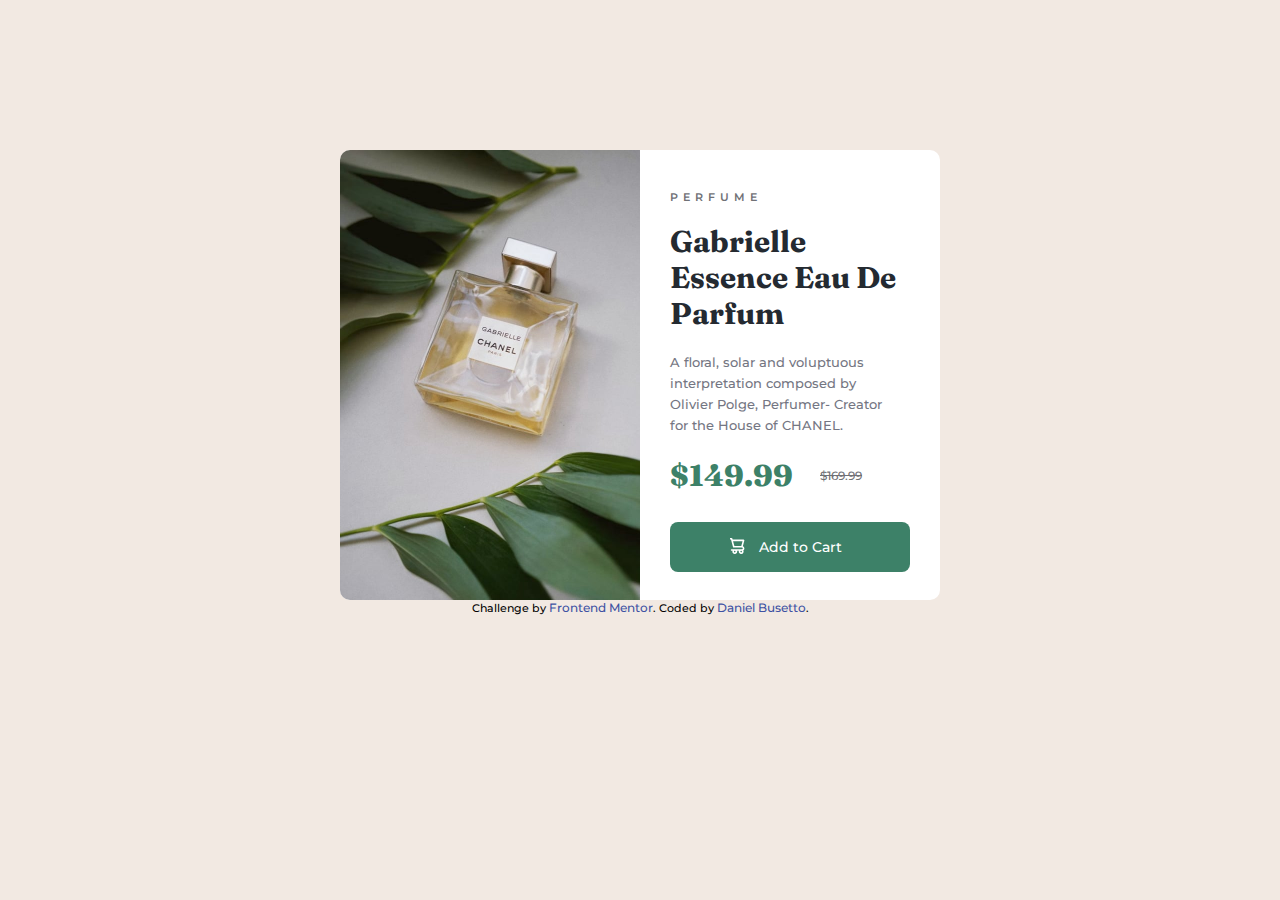
==== PrimoEsercizioPratico/index.html @ 64c47580 "Challenge" ====
<!DOCTYPE html>
<html lang="en">
<head>
    <meta charset="UTF-8">
    <meta http-equiv="X-UA-Compatible" content="IE=edge">
    <meta name="viewport" content="width=device-width, initial-scale=1.0">
    <link rel="stylesheet" href="style.css">
    <title>Frontend Mentor | Product preview card component</title>
    <style>
      .attribution { font-size: 11px; text-align: center; }
      .attribution a { color: hsl(228, 45%, 44%); }
    </style>
</head>
<body>
    <div class="card-container">
        <div class="image-content"></div>
        <div class="full-content">
            <div class="top-content">
                <h2>
                    PERFUME
                </h2>
                <h1>
                    Gabrielle Essence Eau De Parfum 
                </h1>
            </div>
            <div class="paragraph">
                <p>
                    A floral, solar and voluptuous interpretation composed by Olivier Polge, Perfumer-
                    Creator for the House of CHANEL.
                </p>
            </div>
            <div class="amount">
                <div class="greenPrice">
                    <p>
                        $149.99
                    </p>
                </div>
                <div class="strikedPrice">
                    <p>
                        $169.99
                    </p>
                </div>
            </div>
            <button class="button">
              <div class="button-cart">
                <img src="./images/icon-cart.svg" alt="cart image">
                <p> Add to Cart </p>
              </div>
            </button>
        </div>
    </div> 
    <div class="attribution">
      Challenge by <a href="https://www.frontendmentor.io?ref=challenge" target="_blank">Frontend Mentor</a>. 
      Coded by <a href="#">Daniel Busetto</a>.
    </div>
  </body>
</html>
---- PrimoEsercizioPratico/style.css ----
@import url('https://fonts.googleapis.com/css2?family=Fraunces:opsz,wght@9..144,700;9..144,800;9..144,900&family=Montserrat:wght@500;600;700;800;900&display=swap');

:root {
    --white:#ffffff;
    --darkgrey:#747682;
    --mediumlightgrey:#707176;
    --darkgreen:#3D8168;
    --black:#000000;
    --bluishblack:#242A31;
    --cream:#F2E9E2;
    --buttonGreen: hsl(156, 34%, 16%);
}

*, a{
    color:var(--black);
    cursor: pointer;
    font-family: 'Montserrat', sans-serif;
    font-size: 12px;
    font-weight: 500;
    margin: 0px 0px 0px 0px;
    text-decoration: none;
}

body {
    background-color: var(--cream);
}

.card-container {
    background-color: var(--white);
    border-radius: 10px;
    display: grid;
    grid-template-rows: repeat(2, 1fr); /*questo serve per creare due righe di uguale altezza, 2volte 1frazione di spazio*/
    width:  350px;
    height: 620px;
    margin:30px 15px;
    margin-left: auto;
    margin-right: auto;
}

/* IMAGE */
.image-content {
    height: 239px;
    border-top-left-radius: 10px;
    border-bottom-left-radius:0px;
    border-top-right-radius: 10px;
    border-bottom-right-radius: 0px;
    background-image: url("./images/image-product-mobile.jpg");
    background-position: top center;
    background-repeat: no-repeat;
    background-size: cover;
}

/* CONTENT */
.full-content {
    margin: 20px;
}

.top-content h2 {
    color: var(--mediumlightgrey);
    font-size: 0.95rem;
    font-weight: 600;
    text-transform: uppercase;
    letter-spacing: 5px;
    margin-bottom: 20px;
}

.top-content h1 {
    color: var(--bluishblack);
    font-size: 2.5em;
    font-weight: 700;
    font-family: 'Fraunces', serif;
    line-height: 36px;
    margin-top: 10px;
    margin-bottom: 10px;
}

.paragraph p {
    color: var(--darkgrey);
    font-size: 1.1em;
    font-weight: 500;
    line-height: 20px;
    margin-top: 20px;
    margin-bottom: 5px;
    margin-right: 35px;
}

.amount {
    align-items: center;
    display: grid;
    grid-template-columns: repeat(2, 150px);
    justify-content: start;
    margin-top: 20px;
    margin-bottom: 8px
}

.amount .greenPrice p{
    color: var(--darkgreen);
    font-size: 2.5em;
    font-weight: 800;
    font-family: 'Fraunces', serif;
}

.amount .strikedPrice p {
    color: var(--mediumlightgrey);
    text-decoration: line-through;
}

.button {
    align-items: center;
    background-color: var(--darkgreen);
    border-radius: 8px;
    border: none;
    height: 50px;
    margin-top: 16px;
    padding-left: 80px;
    padding-right: 80px;
    width: 300px;
    :hover{
      background-color: var(--buttonGreen);
    };
}

.button .button-cart {
    display: grid;
    grid-template-columns: repeat(2,1fr);
}

.button  p {
    min-width: 100px;
    font-size: 1.2em;
    color: var(--white);
    font-weight: 500;
}

@media screen and (min-width: 700px){
    .card-container {
        grid-template-rows:0;
        grid-template-columns: repeat(2, 1fr);
        width: 600px;
        height: 450px;
        margin-left: auto;
        margin-right: auto;
        margin-top: 150px;
        margin-bottom: auto;
    }

    .image-content {
        width: 300px;
        height: 450px;
        border-top-left-radius: 10px;
        border-bottom-left-radius:10px;
        border-top-right-radius: 0px;
        border-bottom-right-radius: 0px;
        background-image: url("./images/image-product-desktop.jpg");
    }

    .full-content {
        margin: 40px 30px;
        max-width: 250px;
    }

    .paragraph p {
        margin-right: 30px;
        line-height: 1.6;
    }
    
    .button {
        width: 240px;
        margin-top: 20px;
        padding-left: 60px;
        padding-right: 60px;
    }
}
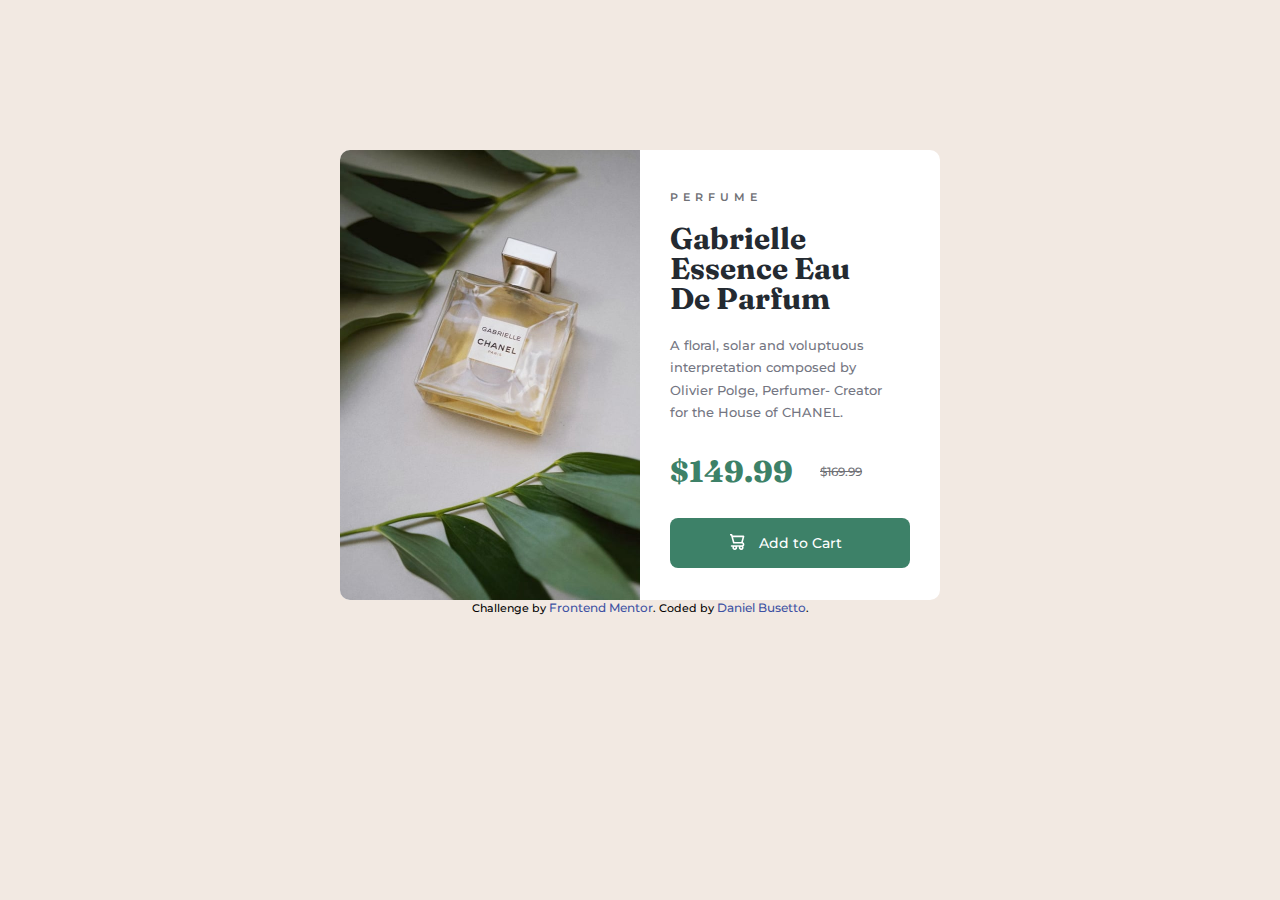
==== commit f000b0d9: "ultime modifiche" ====
--- a/PrimoEsercizioPratico/index.html
+++ b/PrimoEsercizioPratico/index.html
@@ -13,8 +13,8 @@
 </head>
 <body>
     <div class="card-container">
-        <div class="image-content"></div>
-        <div class="full-content">
+        <div class="images"></div>
+        <div class="description">
             <div class="top-content">
                 <h2>
                     PERFUME
--- a/PrimoEsercizioPratico/style.css
+++ b/PrimoEsercizioPratico/style.css
@@ -1,173 +1,180 @@
 @import url('https://fonts.googleapis.com/css2?family=Fraunces:opsz,wght@9..144,700;9..144,800;9..144,900&family=Montserrat:wght@500;600;700;800;900&display=swap');
 
 :root {
-    --white:#ffffff;
-    --darkgrey:#747682;
-    --mediumlightgrey:#707176;
-    --darkgreen:#3D8168;
-    --black:#000000;
-    --bluishblack:#242A31;
-    --cream:#F2E9E2;
-    --buttonGreen: hsl(156, 34%, 16%);
+  --white:#ffffff;
+  --darkgrey:#747682;
+  --mediumlightgrey:#707176;
+  --darkgreen:#3D8168;
+  --black:#000000;
+  --bluishblack:#242A31;
+  --cream:#F2E9E2;
+  --buttonGreen: hsl(156, 34%, 16%);
 }
 
 *, a{
-    color:var(--black);
-    cursor: pointer;
-    font-family: 'Montserrat', sans-serif;
-    font-size: 12px;
-    font-weight: 500;
-    margin: 0px 0px 0px 0px;
-    text-decoration: none;
+  color:var(--black);
+  cursor: pointer;
+  font-family: 'Montserrat', sans-serif;
+  font-size: 12px;
+  font-weight: 500;
+  margin: 0px 0px 0px 0px;
+  text-decoration: none;
 }
 
 body {
-    background-color: var(--cream);
+  background-color: var(--cream);
 }
 
 .card-container {
-    background-color: var(--white);
-    border-radius: 10px;
-    display: grid;
-    grid-template-rows: repeat(2, 1fr); /*questo serve per creare due righe di uguale altezza, 2volte 1frazione di spazio*/
-    width:  350px;
-    height: 620px;
-    margin:30px 15px;
-    margin-left: auto;
-    margin-right: auto;
+  background-color: var(--white);
+  border-radius: 10px;
+  display: grid;
+  grid-template-rows: repeat(2, 1fr); /*questo serve per creare due righe di uguale altezza, 2volte 1frazione di spazio*/
+  width:  350px;
+  height: 620px;
+  margin:30px 15px;
+  margin-left: auto;
+  margin-right: auto;
 }
 
-/* IMAGE */
-.image-content {
-    height: 239px;
-    border-top-left-radius: 10px;
-    border-bottom-left-radius:0px;
-    border-top-right-radius: 10px;
-    border-bottom-right-radius: 0px;
-    background-image: url("./images/image-product-mobile.jpg");
-    background-position: top center;
-    background-repeat: no-repeat;
-    background-size: cover;
+.images {
+  height: 239px;
+  border-top-left-radius: 10px;
+  border-bottom-left-radius:0px;
+  border-top-right-radius: 10px;
+  border-bottom-right-radius: 0px;
+  background-image: url("./images/image-product-mobile.jpg");
+  background-position: top center;
+  background-repeat: no-repeat;
+  background-size: cover;
 }
 
-/* CONTENT */
-.full-content {
-    margin: 20px;
+.description {
+  margin: 20px;
 }
 
 .top-content h2 {
-    color: var(--mediumlightgrey);
-    font-size: 0.95rem;
-    font-weight: 600;
-    text-transform: uppercase;
-    letter-spacing: 5px;
-    margin-bottom: 20px;
+  color: var(--mediumlightgrey);
+  font-size: 0.95rem;
+  font-weight: 600;
+  text-transform: uppercase;
+  letter-spacing: 5px;
+  margin-bottom: 20px;
 }
 
 .top-content h1 {
-    color: var(--bluishblack);
-    font-size: 2.5em;
-    font-weight: 700;
-    font-family: 'Fraunces', serif;
-    line-height: 36px;
-    margin-top: 10px;
-    margin-bottom: 10px;
+  color: var(--bluishblack);
+  font-size: 2.5em;
+  font-weight: 700;
+  font-family: 'Fraunces', serif;
+  line-height: 36px;
+  margin-top: 10px;
+  margin-bottom: 10px;
 }
 
 .paragraph p {
-    color: var(--darkgrey);
-    font-size: 1.1em;
-    font-weight: 500;
-    line-height: 20px;
-    margin-top: 20px;
-    margin-bottom: 5px;
-    margin-right: 35px;
+  color: var(--darkgrey);
+  font-size: 1.1em;
+  font-weight: 500;
+  line-height: 20px;
+  margin-top: 20px;
+  margin-bottom: 5px;
+  margin-right: 35px;
 }
 
 .amount {
-    align-items: center;
-    display: grid;
-    grid-template-columns: repeat(2, 150px);
-    justify-content: start;
-    margin-top: 20px;
-    margin-bottom: 8px
+  align-items: center;
+  display: grid;
+  grid-template-columns: repeat(2, 150px);
+  justify-content: start;
+  margin-top: 20px;
+  margin-bottom: 8px;
 }
 
 .amount .greenPrice p{
-    color: var(--darkgreen);
-    font-size: 2.5em;
-    font-weight: 800;
-    font-family: 'Fraunces', serif;
+  color: var(--darkgreen);
+  font-size: 2.5em;
+  font-weight: 800;
+  font-family: 'Fraunces', serif;
 }
 
 .amount .strikedPrice p {
-    color: var(--mediumlightgrey);
-    text-decoration: line-through;
+  color: var(--mediumlightgrey);
+  text-decoration: line-through;
 }
 
 .button {
-    align-items: center;
-    background-color: var(--darkgreen);
-    border-radius: 8px;
-    border: none;
-    height: 50px;
-    margin-top: 16px;
-    padding-left: 80px;
-    padding-right: 80px;
-    width: 300px;
-    :hover{
-      background-color: var(--buttonGreen);
-    };
+  align-items: center;
+  background-color: var(--darkgreen);
+  border-radius: 8px;
+  border: none;
+  height: 50px;
+  margin-top: 16px;
+  padding-left: 80px;
+  padding-right: 80px;
+  width: 300px;
+  :hover{
+    background-color: var(--buttonGreen);
+  };
 }
 
 .button .button-cart {
-    display: grid;
-    grid-template-columns: repeat(2,1fr);
+  display: grid;
+  grid-template-columns: repeat(2,1fr);
 }
 
 .button  p {
-    min-width: 100px;
-    font-size: 1.2em;
-    color: var(--white);
-    font-weight: 500;
+  min-width: 100px;
+  font-size: 1.2em;
+  color: var(--white);
+  font-weight: 500;
 }
 
 @media screen and (min-width: 700px){
-    .card-container {
-        grid-template-rows:0;
-        grid-template-columns: repeat(2, 1fr);
-        width: 600px;
-        height: 450px;
-        margin-left: auto;
-        margin-right: auto;
-        margin-top: 150px;
-        margin-bottom: auto;
-    }
+  .card-container {
+    grid-template-rows:0;
+    grid-template-columns: repeat(2, 1fr);
+    width: 600px;
+    height: 450px;
+    margin-left: auto;
+    margin-right: auto;
+    margin-top: 150px;
+    margin-bottom: auto;
+  }
 
-    .image-content {
-        width: 300px;
-        height: 450px;
-        border-top-left-radius: 10px;
-        border-bottom-left-radius:10px;
-        border-top-right-radius: 0px;
-        border-bottom-right-radius: 0px;
-        background-image: url("./images/image-product-desktop.jpg");
-    }
+  .images {
+    width: 300px;
+    height: 450px;
+    border-top-left-radius: 10px;
+    border-bottom-left-radius:10px;
+    border-top-right-radius: 0px;
+    border-bottom-right-radius: 0px;
+    background-image: url("./images/image-product-desktop.jpg");
+  }
 
-    .full-content {
-        margin: 40px 30px;
-        max-width: 250px;
-    }
+  .description {
+    margin: 40px 30px;
+    max-width: 250px;
+  }
 
-    .paragraph p {
-        margin-right: 30px;
-        line-height: 1.6;
-    }
-    
-    .button {
-        width: 240px;
-        margin-top: 20px;
-        padding-left: 60px;
-        padding-right: 60px;
-    }
+  .top-content h1 {
+    line-height: 1;
+    margin-right: 30px;
+  }
+
+  .paragraph p {
+    margin-right: 30px;
+    line-height: 1.7;
+  }
+
+  .amount {
+    margin-top: 29px;
+  }
+  
+  .button {
+    width: 240px;
+    margin-top: 20px;
+    padding-left: 60px;
+    padding-right: 60px;
+  }
 }